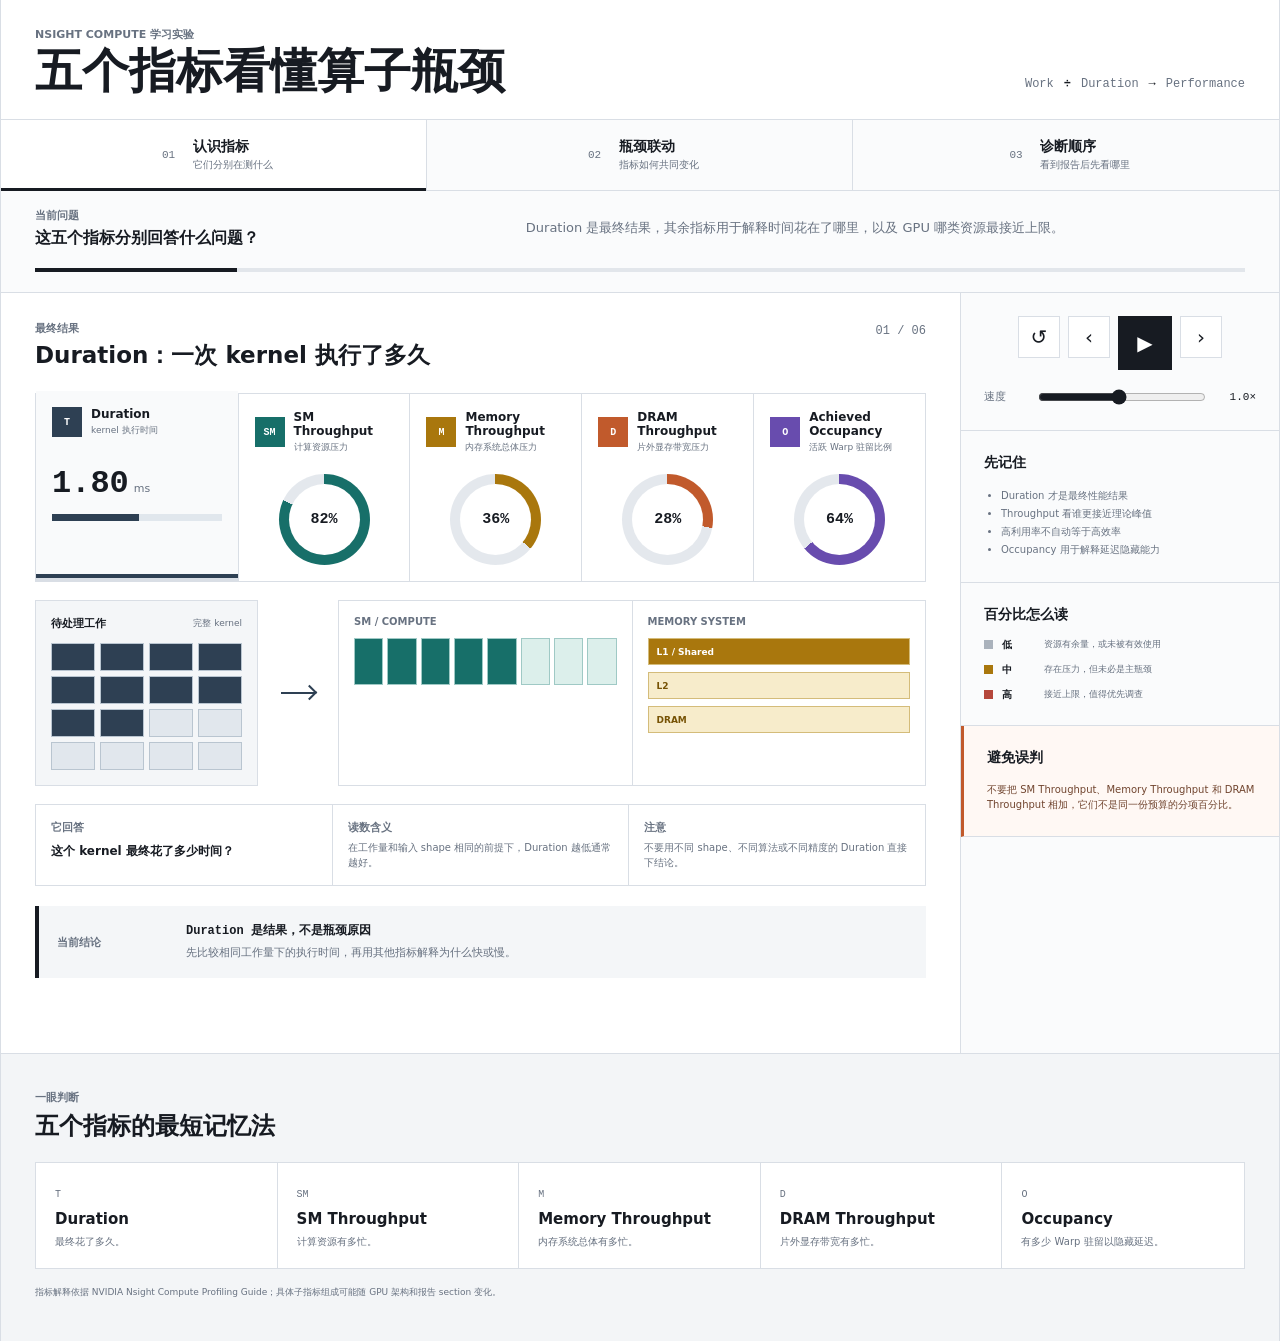
==== ai_operator_4090_path/docs/ncu_metrics_animation/index.html @ 4a0fe3e8 "add gemm function" ====
<!doctype html>
<html lang="zh-CN">
<head>
  <meta charset="utf-8">
  <meta name="viewport" content="width=device-width, initial-scale=1">
  <title>NCU 指标动画：从数据到算子瓶颈</title>
  <link rel="stylesheet" href="./styles.css">
</head>
<body>
  <main class="app-shell">
    <header class="topbar">
      <div>
        <p class="eyebrow">Nsight Compute 学习实验</p>
        <h1>五个指标看懂算子瓶颈</h1>
      </div>
      <div class="header-formula" aria-label="性能判断主线">
        <span>Work</span>
        <b>÷</b>
        <span>Duration</span>
        <b>→</b>
        <span>Performance</span>
      </div>
    </header>

    <nav class="chapter-tabs" aria-label="NCU 指标学习章节">
      <button class="chapter-tab is-active" data-chapter="metrics" type="button">
        <span>01</span>
        <strong>认识指标</strong>
        <small>它们分别在测什么</small>
      </button>
      <button class="chapter-tab" data-chapter="scenarios" type="button">
        <span>02</span>
        <strong>瓶颈联动</strong>
        <small>指标如何共同变化</small>
      </button>
      <button class="chapter-tab" data-chapter="workflow" type="button">
        <span>03</span>
        <strong>诊断顺序</strong>
        <small>看到报告后先看哪里</small>
      </button>
    </nav>

    <section class="lesson-strip">
      <div>
        <span class="section-label">当前问题</span>
        <strong id="chapter-question">这五个指标分别回答什么问题？</strong>
      </div>
      <p id="chapter-summary">Duration 是最终结果，其余指标用于解释时间花在了哪里，以及 GPU 哪类资源最接近上限。</p>
      <div class="progress-track" aria-label="动画进度">
        <span id="progress-bar"></span>
      </div>
    </section>

    <section class="workspace">
      <div class="visual-stage">
        <div class="stage-heading">
          <div>
            <span class="section-label" id="phase-label">最终结果</span>
            <h2 id="phase-title">Duration：一次 kernel 执行了多久</h2>
          </div>
          <span class="step-count" id="step-count">01 / 06</span>
        </div>

        <section class="chapter-view is-active" id="metrics-view" aria-label="五个指标解释">
          <div class="metric-dashboard">
            <article class="duration-card metric-card is-focus" data-metric="duration">
              <header>
                <span class="metric-icon">T</span>
                <div>
                  <strong>Duration</strong>
                  <small>kernel 执行时间</small>
                </div>
              </header>
              <div class="duration-value">
                <b id="duration-value">1.80</b>
                <span>ms</span>
              </div>
              <div class="timeline">
                <span id="duration-bar"></span>
              </div>
            </article>

            <article class="metric-card gauge-card" data-metric="sm">
              <header>
                <span class="metric-icon metric-sm">SM</span>
                <div>
                  <strong>SM Throughput</strong>
                  <small>计算资源压力</small>
                </div>
              </header>
              <div class="gauge" data-gauge="sm">
                <span class="gauge-fill"></span>
                <b id="sm-value">82%</b>
              </div>
            </article>

            <article class="metric-card gauge-card" data-metric="memory">
              <header>
                <span class="metric-icon metric-memory">M</span>
                <div>
                  <strong>Memory Throughput</strong>
                  <small>内存系统总体压力</small>
                </div>
              </header>
              <div class="gauge" data-gauge="memory">
                <span class="gauge-fill"></span>
                <b id="memory-value">36%</b>
              </div>
            </article>

            <article class="metric-card gauge-card" data-metric="dram">
              <header>
                <span class="metric-icon metric-dram">D</span>
                <div>
                  <strong>DRAM Throughput</strong>
                  <small>片外显存带宽压力</small>
                </div>
              </header>
              <div class="gauge" data-gauge="dram">
                <span class="gauge-fill"></span>
                <b id="dram-value">28%</b>
              </div>
            </article>

            <article class="metric-card gauge-card" data-metric="occupancy">
              <header>
                <span class="metric-icon metric-occupancy">O</span>
                <div>
                  <strong>Achieved Occupancy</strong>
                  <small>活跃 Warp 驻留比例</small>
                </div>
              </header>
              <div class="gauge" data-gauge="occupancy">
                <span class="gauge-fill"></span>
                <b id="occupancy-value">64%</b>
              </div>
            </article>
          </div>

          <div class="gpu-story">
            <article class="work-queue">
              <header>
                <span>待处理工作</span>
                <small id="work-label">计算任务</small>
              </header>
              <div class="work-items" id="work-items"></div>
            </article>

            <div class="story-arrow" id="story-arrow"><span></span></div>

            <article class="gpu-units">
              <div class="compute-unit">
                <header>SM / Compute</header>
                <div class="unit-lanes" id="compute-lanes"></div>
              </div>
              <div class="memory-unit">
                <header>Memory System</header>
                <div class="memory-pipe">
                  <span>L1 / Shared</span>
                  <span>L2</span>
                  <span>DRAM</span>
                </div>
              </div>
            </article>
          </div>

          <div class="metric-definition">
            <div>
              <span class="section-label">它回答</span>
              <strong id="metric-question">这个 kernel 最终花了多少时间？</strong>
            </div>
            <div>
              <span class="section-label">读数含义</span>
              <p id="metric-meaning">在工作量和输入 shape 相同的前提下，Duration 越低通常越好。</p>
            </div>
            <div>
              <span class="section-label">注意</span>
              <p id="metric-warning">不要用不同 shape、不同算法或不同精度的 Duration 直接下结论。</p>
            </div>
          </div>
        </section>

        <section class="chapter-view" id="scenarios-view" aria-label="瓶颈场景动画">
          <div class="scenario-tabs" role="group" aria-label="典型 kernel 场景">
            <button class="scenario-button is-active" data-scenario="compute" type="button">Compute-bound</button>
            <button class="scenario-button" data-scenario="dram" type="button">DRAM-bound</button>
            <button class="scenario-button" data-scenario="latency" type="button">低 Occupancy</button>
            <button class="scenario-button" data-scenario="optimized" type="button">优化后</button>
          </div>

          <div class="scenario-layout">
            <article class="resource-race">
              <header class="panel-heading">
                <div>
                  <span>Kernel 执行过程</span>
                  <strong id="scenario-title">计算流水线接近饱和</strong>
                </div>
                <small id="scenario-tag">Compute-bound</small>
              </header>
              <div class="race-track">
                <div class="race-row">
                  <span>Compute</span>
                  <div class="race-lane"><i id="compute-runner"></i></div>
                  <b id="scenario-sm">92%</b>
                </div>
                <div class="race-row">
                  <span>Memory</span>
                  <div class="race-lane"><i id="memory-runner"></i></div>
                  <b id="scenario-memory">43%</b>
                </div>
                <div class="race-row">
                  <span>DRAM</span>
                  <div class="race-lane"><i id="dram-runner"></i></div>
                  <b id="scenario-dram">31%</b>
                </div>
              </div>

              <div class="warp-reservoir">
                <div class="reservoir-title">
                  <span>SM 上的活跃 Warp</span>
                  <b id="scenario-occupancy">68%</b>
                </div>
                <div class="warp-grid" id="scenario-warps"></div>
              </div>

              <div class="duration-result">
                <span>最终 Duration</span>
                <strong><b id="scenario-duration">2.40</b> ms</strong>
              </div>
            </article>

            <article class="diagnosis-panel">
              <span class="section-label">诊断</span>
              <h3 id="diagnosis-title">主要受计算资源限制</h3>
              <p id="diagnosis-detail">SM Throughput 明显最高，Memory 和 DRAM 尚有余量。继续减少显存读取可能帮助有限。</p>
              <div class="bottleneck-chain">
                <span id="chain-cause">计算指令多</span>
                <b>→</b>
                <span id="chain-pressure">SM 接近峰值</span>
                <b>→</b>
                <span id="chain-result">Duration 受计算吞吐约束</span>
              </div>
              <div class="action-list">
                <span class="section-label">优先尝试</span>
                <ul id="scenario-actions">
                  <li>使用 Tensor Core / 更合适的数据类型</li>
                  <li>减少重复计算和低效指令</li>
                  <li>检查指令流水线与依赖</li>
                </ul>
              </div>
            </article>
          </div>

          <div class="relationship-note">
            <strong>关键关系：</strong>
            <span id="relationship-text">高 SM Throughput + 较低 Memory/DRAM，通常说明算术资源比内存带宽更接近上限。</span>
          </div>
        </section>

        <section class="chapter-view" id="workflow-view" aria-label="NCU 指标诊断流程">
          <div class="workflow-map">
            <article class="workflow-step is-active" data-workflow-step="0">
              <span>1</span>
              <div>
                <strong>先看 Duration</strong>
                <small>优化是否真的变快？</small>
              </div>
            </article>
            <div class="workflow-arrow">→</div>
            <article class="workflow-step" data-workflow-step="1">
              <span>2</span>
              <div>
                <strong>比较 SM 与 Memory</strong>
                <small>哪类资源更接近峰值？</small>
              </div>
            </article>
            <div class="workflow-arrow">→</div>
            <article class="workflow-step" data-workflow-step="2">
              <span>3</span>
              <div>
                <strong>拆开看 DRAM</strong>
                <small>压力是否来自片外显存？</small>
              </div>
            </article>
            <div class="workflow-arrow">→</div>
            <article class="workflow-step" data-workflow-step="3">
              <span>4</span>
              <div>
                <strong>用 Occupancy 解释低吞吐</strong>
                <small>是否缺少 Warp 隐藏延迟？</small>
              </div>
            </article>
          </div>

          <div class="workflow-detail">
            <article class="question-card">
              <span class="section-label">现在问自己</span>
              <h3 id="workflow-question">相同输入下，新版本的 Duration 是否下降？</h3>
              <p id="workflow-explanation">其他指标都是解释变量。若 Duration 没下降，就不能只凭某个百分比更高宣称优化成功。</p>
            </article>

            <article class="decision-card">
              <header>
                <span>判断示例</span>
                <strong id="workflow-decision">1.80 ms → 1.25 ms：优化有效</strong>
              </header>
              <div class="before-after">
                <div>
                  <small>Before</small>
                  <b id="before-value">1.80 ms</b>
                </div>
                <span>→</span>
                <div>
                  <small>After</small>
                  <b id="after-value">1.25 ms</b>
                </div>
              </div>
            </article>
          </div>

          <div class="interpretation-grid">
            <article>
              <strong>SM 高</strong>
              <p>优先检查计算指令、Tensor Core、流水线和依赖。</p>
            </article>
            <article>
              <strong>Memory / DRAM 高</strong>
              <p>优先检查数据复用、合并访问、缓存和传输字节数。</p>
            </article>
            <article>
              <strong>所有 Throughput 都低</strong>
              <p>检查并行度、Occupancy、Warp Stall、工作量是否太小。</p>
            </article>
            <article>
              <strong>Occupancy 高但仍慢</strong>
              <p>不要继续追 Occupancy，真正瓶颈可能是计算或带宽。</p>
            </article>
          </div>
        </section>

        <div class="explanation-panel">
          <span class="section-label">当前结论</span>
          <code id="concept-code">Duration 是结果，不是瓶颈原因</code>
          <p id="phase-detail">先比较相同工作量下的执行时间，再用其他指标解释为什么快或慢。</p>
        </div>
      </div>

      <aside class="inspector">
        <section class="control-panel">
          <div class="control-row">
            <button class="icon-button" id="reset-button" type="button" title="重置" aria-label="重置">↺</button>
            <button class="icon-button" id="prev-button" type="button" title="上一步" aria-label="上一步">‹</button>
            <button class="play-button" id="play-button" type="button" title="播放" aria-label="播放">
              <span id="play-icon">▶</span>
            </button>
            <button class="icon-button" id="next-button" type="button" title="下一步" aria-label="下一步">›</button>
          </div>
          <label class="speed-control">
            <span>速度</span>
            <input id="speed-input" type="range" min="350" max="1800" value="1050" step="50">
            <output id="speed-output">1.0×</output>
          </label>
        </section>

        <section class="rule-panel">
          <h2>先记住</h2>
          <ul id="rule-list">
            <li>Duration 才是最终性能结果</li>
            <li>Throughput 看谁更接近理论峰值</li>
            <li>高利用率不自动等于高效率</li>
            <li>Occupancy 用于解释延迟隐藏能力</li>
          </ul>
        </section>

        <section class="meter-legend">
          <h2>百分比怎么读</h2>
          <div>
            <span class="legend-low"></span>
            <strong>低</strong>
            <small>资源有余量，或未被有效使用</small>
          </div>
          <div>
            <span class="legend-mid"></span>
            <strong>中</strong>
            <small>存在压力，但未必是主瓶颈</small>
          </div>
          <div>
            <span class="legend-high"></span>
            <strong>高</strong>
            <small>接近上限，值得优先调查</small>
          </div>
        </section>

        <section class="warning-panel">
          <h2>避免误判</h2>
          <p id="common-mistake">不要把 SM Throughput、Memory Throughput 和 DRAM Throughput 相加，它们不是同一份预算的分项百分比。</p>
        </section>
      </aside>
    </section>

    <section class="cheatsheet">
      <header>
        <span class="section-label">一眼判断</span>
        <h2>五个指标的最短记忆法</h2>
      </header>
      <div class="cheatsheet-grid">
        <article data-jump-chapter="metrics">
          <span>T</span>
          <h3>Duration</h3>
          <p>最终花了多久。</p>
        </article>
        <article data-jump-chapter="scenarios">
          <span>SM</span>
          <h3>SM Throughput</h3>
          <p>计算资源有多忙。</p>
        </article>
        <article data-jump-chapter="scenarios">
          <span>M</span>
          <h3>Memory Throughput</h3>
          <p>内存系统总体有多忙。</p>
        </article>
        <article data-jump-chapter="scenarios">
          <span>D</span>
          <h3>DRAM Throughput</h3>
          <p>片外显存带宽有多忙。</p>
        </article>
        <article data-jump-chapter="workflow">
          <span>O</span>
          <h3>Occupancy</h3>
          <p>有多少 Warp 驻留以隐藏延迟。</p>
        </article>
      </div>
      <p class="source-note">
        指标解释依据 NVIDIA Nsight Compute Profiling Guide；具体子指标组成可能随 GPU 架构和报告 section 变化。
      </p>
    </section>
  </main>

  <script src="./app.js"></script>
</body>
</html>
---- ai_operator_4090_path/docs/ncu_metrics_animation/styles.css ----
:root {
  color-scheme: light;
  --ink: #171b22;
  --muted: #687281;
  --line: #d9dee5;
  --surface: #ffffff;
  --surface-soft: #f4f6f8;
  --duration: #2e4053;
  --duration-soft: #e1e7ed;
  --sm: #176f69;
  --sm-soft: #dcefeb;
  --memory: #a9770d;
  --memory-soft: #f7eccb;
  --dram: #c15a2c;
  --dram-soft: #f8e2d7;
  --occupancy: #684cae;
  --occupancy-soft: #e9e3f7;
  --good: #2d7b55;
  --bad: #b5473b;
  font-family: Inter, ui-sans-serif, system-ui, -apple-system, BlinkMacSystemFont, "Segoe UI", sans-serif;
}

* {
  box-sizing: border-box;
}

body {
  margin: 0;
  background: #edf0f3;
  color: var(--ink);
}

button,
input {
  font: inherit;
}

button {
  color: inherit;
}

code {
  font-family: "SFMono-Regular", Consolas, monospace;
}

.app-shell {
  width: min(1500px, 100%);
  min-height: 100vh;
  margin: 0 auto;
  border-inline: 1px solid var(--line);
  background: var(--surface);
}

.topbar {
  display: flex;
  align-items: flex-end;
  justify-content: space-between;
  gap: 30px;
  padding: 27px 34px 23px;
  border-bottom: 1px solid var(--line);
}

.eyebrow,
.section-label {
  display: block;
  margin: 0 0 5px;
  color: var(--muted);
  font-size: 11px;
  font-weight: 800;
  letter-spacing: 0;
  text-transform: uppercase;
}

h1,
h2,
h3,
p {
  margin-top: 0;
}

h1 {
  margin-bottom: 0;
  font-size: clamp(29px, 4vw, 47px);
  line-height: 1.04;
  letter-spacing: 0;
}

.header-formula {
  display: flex;
  align-items: center;
  gap: 10px;
  padding-bottom: 5px;
  color: var(--muted);
  font-family: "SFMono-Regular", Consolas, monospace;
  font-size: 12px;
}

.header-formula b {
  color: var(--ink);
}

.chapter-tabs {
  display: grid;
  grid-template-columns: repeat(3, 1fr);
  border-bottom: 1px solid var(--line);
}

.chapter-tab {
  position: relative;
  display: grid;
  grid-template-columns: 28px auto;
  gap: 2px 10px;
  align-content: center;
  justify-content: center;
  min-height: 70px;
  border: 0;
  border-right: 1px solid var(--line);
  background: #fafbfc;
  cursor: pointer;
}

.chapter-tab:last-child {
  border-right: 0;
}

.chapter-tab::after {
  position: absolute;
  right: 0;
  bottom: -1px;
  left: 0;
  height: 3px;
  background: var(--ink);
  content: "";
  opacity: 0;
  transform: scaleX(0.2);
  transition: opacity 180ms ease, transform 180ms ease;
}

.chapter-tab.is-active {
  background: var(--surface);
}

.chapter-tab.is-active::after {
  opacity: 1;
  transform: scaleX(1);
}

.chapter-tab > span {
  grid-row: 1 / 3;
  align-self: center;
  color: var(--muted);
  font-family: "SFMono-Regular", Consolas, monospace;
  font-size: 11px;
}

.chapter-tab strong {
  font-size: 14px;
  text-align: left;
}

.chapter-tab small {
  color: var(--muted);
  font-size: 10px;
  text-align: left;
}

.lesson-strip {
  display: grid;
  grid-template-columns: minmax(260px, 0.85fr) minmax(350px, 1.35fr);
  gap: 19px 38px;
  align-items: center;
  padding: 17px 34px 20px;
  border-bottom: 1px solid var(--line);
  background: #fafbfc;
}

.lesson-strip strong {
  font-size: 16px;
}

.lesson-strip p {
  margin-bottom: 0;
  color: var(--muted);
  font-size: 13px;
  line-height: 1.55;
}

.progress-track {
  grid-column: 1 / -1;
  height: 4px;
  overflow: hidden;
  background: #e2e6eb;
}

.progress-track span {
  display: block;
  width: 16%;
  height: 100%;
  background: var(--ink);
  transition: width 220ms ease;
}

.workspace {
  display: grid;
  grid-template-columns: minmax(0, 1fr) 318px;
  min-height: 760px;
}

.visual-stage {
  min-width: 0;
  padding: 28px 34px 34px;
  border-right: 1px solid var(--line);
}

.stage-heading {
  display: flex;
  align-items: flex-start;
  justify-content: space-between;
  gap: 24px;
  margin-bottom: 23px;
}

.stage-heading h2 {
  margin-bottom: 0;
  font-size: 23px;
  line-height: 1.28;
}

.step-count {
  flex: 0 0 auto;
  padding-top: 3px;
  color: var(--muted);
  font-family: "SFMono-Regular", Consolas, monospace;
  font-size: 12px;
}

.chapter-view {
  display: none;
}

.chapter-view.is-active {
  display: block;
}

.metric-dashboard {
  display: grid;
  grid-template-columns: 1.18fr repeat(4, 1fr);
  border: 1px solid var(--line);
  background: var(--line);
  gap: 1px;
}

.metric-card {
  min-width: 0;
  min-height: 160px;
  padding: 16px;
  background: var(--surface);
  transition: background 180ms ease, box-shadow 180ms ease, transform 180ms ease;
}

.metric-card.is-focus {
  position: relative;
  z-index: 1;
  background: #f9fafb;
  box-shadow: inset 0 -4px 0 var(--duration);
  transform: translateY(-3px);
}

.metric-card[data-metric="sm"].is-focus {
  background: var(--sm-soft);
  box-shadow: inset 0 -4px 0 var(--sm);
}

.metric-card[data-metric="memory"].is-focus {
  background: var(--memory-soft);
  box-shadow: inset 0 -4px 0 var(--memory);
}

.metric-card[data-metric="dram"].is-focus {
  background: var(--dram-soft);
  box-shadow: inset 0 -4px 0 var(--dram);
}

.metric-card[data-metric="occupancy"].is-focus {
  background: var(--occupancy-soft);
  box-shadow: inset 0 -4px 0 var(--occupancy);
}

.metric-card header {
  display: flex;
  align-items: center;
  gap: 9px;
}

.metric-card header strong,
.metric-card header small {
  display: block;
}

.metric-card header strong {
  font-size: 12px;
}

.metric-card header small {
  margin-top: 3px;
  color: var(--muted);
  font-size: 9px;
}

.metric-icon {
  display: grid;
  width: 30px;
  height: 30px;
  flex: 0 0 auto;
  place-items: center;
  background: var(--duration);
  color: #fff;
  font-family: "SFMono-Regular", Consolas, monospace;
  font-size: 10px;
  font-weight: 800;
}

.metric-sm { background: var(--sm); }
.metric-memory { background: var(--memory); }
.metric-dram { background: var(--dram); }
.metric-occupancy { background: var(--occupancy); }

.duration-value {
  display: flex;
  align-items: baseline;
  gap: 5px;
  margin: 28px 0 12px;
}

.duration-value b {
  font-family: "SFMono-Regular", Consolas, monospace;
  font-size: 32px;
}

.duration-value span {
  color: var(--muted);
  font-size: 11px;
}

.timeline {
  height: 7px;
  background: var(--duration-soft);
}

.timeline span {
  display: block;
  width: 72%;
  height: 100%;
  background: var(--duration);
  transition: width 360ms ease;
}

.gauge {
  --value: 50%;
  position: relative;
  width: 91px;
  height: 91px;
  margin: 20px auto 0;
  border-radius: 50%;
  background: conic-gradient(var(--duration) var(--value), #e4e8ed 0);
  transition: background 360ms ease;
}

.gauge::after {
  position: absolute;
  inset: 10px;
  border-radius: 50%;
  background: var(--surface);
  content: "";
}

.metric-card.is-focus .gauge::after {
  background: inherit;
}

.gauge b {
  position: absolute;
  z-index: 1;
  inset: 0;
  display: grid;
  place-items: center;
  font-family: "SFMono-Regular", Consolas, monospace;
  font-size: 15px;
}

[data-gauge="sm"] { background: conic-gradient(var(--sm) var(--value), #e4e8ed 0); }
[data-gauge="memory"] { background: conic-gradient(var(--memory) var(--value), #e4e8ed 0); }
[data-gauge="dram"] { background: conic-gradient(var(--dram) var(--value), #e4e8ed 0); }
[data-gauge="occupancy"] { background: conic-gradient(var(--occupancy) var(--value), #e4e8ed 0); }

.gpu-story {
  display: grid;
  grid-template-columns: minmax(190px, 0.55fr) 48px minmax(390px, 1.45fr);
  gap: 16px;
  align-items: stretch;
  margin-top: 18px;
}

.work-queue,
.gpu-units,
.metric-definition,
.resource-race,
.diagnosis-panel,
.workflow-step,
.question-card,
.decision-card,
.interpretation-grid article {
  border: 1px solid var(--line);
  background: var(--surface);
}

.work-queue {
  padding: 15px;
  background: var(--surface-soft);
}

.work-queue header {
  display: flex;
  align-items: center;
  justify-content: space-between;
  gap: 10px;
  margin-bottom: 12px;
}

.work-queue header span {
  font-size: 11px;
  font-weight: 800;
}

.work-queue header small {
  color: var(--muted);
  font-size: 9px;
}

.work-items {
  display: grid;
  grid-template-columns: repeat(4, 1fr);
  gap: 5px;
}

.work-item {
  height: 28px;
  border: 1px solid #b9c5d0;
  background: var(--duration-soft);
}

.work-item.is-active {
  background: var(--duration);
  animation: workPulse 650ms ease-in-out infinite alternate;
}

@keyframes workPulse {
  from { opacity: 0.4; transform: translateY(0); }
  to { opacity: 1; transform: translateY(-2px); }
}

.story-arrow {
  display: grid;
  place-items: center;
  opacity: 0.35;
}

.story-arrow span {
  position: relative;
  width: 34px;
  height: 2px;
  background: var(--duration);
}

.story-arrow span::after {
  position: absolute;
  top: -5px;
  right: 0;
  width: 9px;
  height: 9px;
  border-top: 2px solid var(--duration);
  border-right: 2px solid var(--duration);
  content: "";
  transform: rotate(45deg);
}

.story-arrow.is-active {
  opacity: 1;
}

.story-arrow.is-active span {
  animation: arrowPulse 650ms ease-in-out infinite alternate;
}

@keyframes arrowPulse {
  from { transform: translateX(-4px); }
  to { transform: translateX(4px); }
}

.gpu-units {
  display: grid;
  grid-template-columns: 1fr 1fr;
  gap: 1px;
  background: var(--line);
}

.compute-unit,
.memory-unit {
  min-width: 0;
  padding: 15px;
  background: var(--surface);
}

.compute-unit header,
.memory-unit header {
  margin-bottom: 11px;
  color: var(--muted);
  font-size: 10px;
  font-weight: 800;
  text-transform: uppercase;
}

.unit-lanes {
  display: grid;
  grid-template-columns: repeat(8, 1fr);
  gap: 4px;
}

.unit-lane {
  height: 47px;
  border: 1px solid #9fc9c5;
  background: var(--sm-soft);
}

.unit-lane.is-busy {
  background: var(--sm);
  animation: laneBusy 650ms ease-in-out infinite alternate;
}

@keyframes laneBusy {
  from { opacity: 0.45; }
  to { opacity: 1; }
}

.memory-pipe {
  display: grid;
  gap: 7px;
}

.memory-pipe span {
  display: grid;
  min-height: 27px;
  padding-inline: 8px;
  align-items: center;
  border: 1px solid #d4bc7a;
  background: var(--memory-soft);
  color: #775305;
  font-size: 9px;
  font-weight: 800;
}

.memory-pipe span.is-busy {
  background: var(--memory);
  color: #fff;
  animation: pipeBusy 650ms ease-in-out infinite alternate;
}

.memory-pipe span.is-dram-busy {
  border-color: var(--dram);
  background: var(--dram);
  color: #fff;
  animation: pipeBusy 650ms ease-in-out infinite alternate;
}

@keyframes pipeBusy {
  from { transform: scaleX(0.72); transform-origin: left; }
  to { transform: scaleX(1); transform-origin: left; }
}

.metric-definition {
  display: grid;
  grid-template-columns: repeat(3, 1fr);
  gap: 1px;
  margin-top: 18px;
  background: var(--line);
}

.metric-definition > div {
  padding: 15px;
  background: var(--surface);
}

.metric-definition strong {
  font-size: 12px;
  line-height: 1.4;
}

.metric-definition p {
  margin-bottom: 0;
  color: var(--muted);
  font-size: 10px;
  line-height: 1.5;
}

.scenario-tabs {
  display: grid;
  grid-template-columns: repeat(4, 1fr);
  margin-bottom: 17px;
  border: 1px solid var(--line);
}

.scenario-button {
  min-height: 43px;
  border: 0;
  border-right: 1px solid var(--line);
  background: #fafbfc;
  cursor: pointer;
  font-size: 11px;
  font-weight: 800;
}

.scenario-button:last-child {
  border-right: 0;
}

.scenario-button.is-active {
  background: var(--ink);
  color: #fff;
}

.scenario-layout {
  display: grid;
  grid-template-columns: minmax(430px, 1.3fr) minmax(260px, 0.7fr);
  gap: 18px;
}

.resource-race,
.diagnosis-panel {
  padding: 17px;
}

.panel-heading {
  display: flex;
  align-items: flex-start;
  justify-content: space-between;
  gap: 15px;
  margin-bottom: 16px;
}

.panel-heading span,
.panel-heading strong {
  display: block;
}

.panel-heading span {
  margin-bottom: 3px;
  color: var(--muted);
  font-size: 9px;
  text-transform: uppercase;
}

.panel-heading strong {
  font-size: 14px;
}

.panel-heading small {
  padding: 4px 7px;
  background: var(--duration-soft);
  color: var(--duration);
  font-family: "SFMono-Regular", Consolas, monospace;
  font-size: 9px;
  font-weight: 800;
}

.race-track {
  display: grid;
  gap: 11px;
}

.race-row {
  display: grid;
  grid-template-columns: 66px minmax(0, 1fr) 42px;
  gap: 10px;
  align-items: center;
}

.race-row > span {
  color: var(--muted);
  font-size: 10px;
}

.race-row > b {
  font-family: "SFMono-Regular", Consolas, monospace;
  font-size: 11px;
  text-align: right;
}

.race-lane {
  height: 12px;
  overflow: hidden;
  background: #e8ebef;
}

.race-lane i {
  display: block;
  width: 50%;
  height: 100%;
  background: var(--duration);
  transition: width 420ms ease;
}

.race-row:nth-child(1) i { background: var(--sm); }
.race-row:nth-child(2) i { background: var(--memory); }
.race-row:nth-child(3) i { background: var(--dram); }

.warp-reservoir {
  margin-top: 18px;
  padding: 13px;
  border: 1px solid var(--line);
  background: var(--surface-soft);
}

.reservoir-title {
  display: flex;
  align-items: center;
  justify-content: space-between;
  gap: 12px;
  margin-bottom: 10px;
}

.reservoir-title span {
  color: var(--muted);
  font-size: 10px;
}

.reservoir-title b {
  color: var(--occupancy);
  font-family: "SFMono-Regular", Consolas, monospace;
  font-size: 12px;
}

.warp-grid {
  display: grid;
  grid-template-columns: repeat(16, 1fr);
  gap: 3px;
}

.warp-cell {
  height: 20px;
  border: 1px solid #d0c6e8;
  background: #f0ecf8;
}

.warp-cell.is-active {
  border-color: var(--occupancy);
  background: var(--occupancy);
}

.duration-result {
  display: flex;
  align-items: center;
  justify-content: space-between;
  gap: 16px;
  margin-top: 15px;
  padding-top: 13px;
  border-top: 2px solid var(--ink);
}

.duration-result span {
  color: var(--muted);
  font-size: 10px;
}

.duration-result strong {
  font-family: "SFMono-Regular", Consolas, monospace;
  font-size: 20px;
}

.diagnosis-panel {
  background: var(--surface-soft);
}

.diagnosis-panel h3 {
  margin: 12px 0 9px;
  font-size: 18px;
}

.diagnosis-panel > p {
  color: var(--muted);
  font-size: 11px;
  line-height: 1.55;
}

.bottleneck-chain {
  display: grid;
  gap: 7px;
  margin: 17px 0;
}

.bottleneck-chain span {
  padding: 8px 10px;
  border: 1px solid var(--line);
  background: var(--surface);
  font-size: 10px;
  font-weight: 800;
}

.bottleneck-chain b {
  color: var(--muted);
  font-size: 12px;
  text-align: center;
}

.action-list ul {
  margin: 10px 0 0;
  padding-left: 17px;
  color: var(--muted);
  font-size: 10px;
  line-height: 1.7;
}

.relationship-note {
  margin-top: 17px;
  padding: 14px 16px;
  border-left: 4px solid var(--duration);
  background: var(--surface-soft);
  color: var(--muted);
  font-size: 11px;
  line-height: 1.55;
}

.relationship-note strong {
  color: var(--ink);
}

.workflow-map {
  display: grid;
  grid-template-columns: 1fr 28px 1fr 28px 1fr 28px 1fr;
  align-items: stretch;
}

.workflow-step {
  display: flex;
  align-items: center;
  gap: 10px;
  min-width: 0;
  padding: 13px;
  background: #fafbfc;
}

.workflow-step > span {
  display: grid;
  width: 27px;
  height: 27px;
  flex: 0 0 auto;
  place-items: center;
  border: 1px solid var(--line);
  background: var(--surface);
  font-family: "SFMono-Regular", Consolas, monospace;
  font-size: 10px;
  font-weight: 800;
}

.workflow-step strong,
.workflow-step small {
  display: block;
}

.workflow-step strong {
  font-size: 11px;
}

.workflow-step small {
  margin-top: 4px;
  color: var(--muted);
  font-size: 8px;
  line-height: 1.35;
}

.workflow-step.is-active {
  border-color: var(--duration);
  background: var(--duration);
  color: #fff;
}

.workflow-step.is-active small {
  color: rgba(255,255,255,0.72);
}

.workflow-step.is-active > span {
  border-color: rgba(255,255,255,0.35);
  background: rgba(255,255,255,0.13);
}

.workflow-step.is-complete {
  border-color: #84b69c;
  background: #e3f0e8;
}

.workflow-arrow {
  display: grid;
  place-items: center;
  color: var(--muted);
}

.workflow-detail {
  display: grid;
  grid-template-columns: 1.2fr 0.8fr;
  gap: 18px;
  margin-top: 18px;
}

.question-card,
.decision-card {
  padding: 18px;
}

.question-card h3 {
  margin: 11px 0 9px;
  font-size: 19px;
}

.question-card p {
  margin-bottom: 0;
  color: var(--muted);
  font-size: 11px;
  line-height: 1.55;
}

.decision-card {
  background: var(--surface-soft);
}

.decision-card header span,
.decision-card header strong {
  display: block;
}

.decision-card header span {
  margin-bottom: 4px;
  color: var(--muted);
  font-size: 9px;
  text-transform: uppercase;
}

.decision-card header strong {
  font-size: 13px;
}

.before-after {
  display: grid;
  grid-template-columns: 1fr auto 1fr;
  gap: 12px;
  align-items: center;
  margin-top: 22px;
}

.before-after > div {
  padding: 13px;
  border: 1px solid var(--line);
  background: var(--surface);
}

.before-after small,
.before-after b {
  display: block;
}

.before-after small {
  margin-bottom: 5px;
  color: var(--muted);
  font-size: 8px;
  text-transform: uppercase;
}

.before-after b {
  font-family: "SFMono-Regular", Consolas, monospace;
  font-size: 16px;
}

.interpretation-grid {
  display: grid;
  grid-template-columns: repeat(4, 1fr);
  gap: 1px;
  margin-top: 18px;
  background: var(--line);
}

.interpretation-grid article {
  padding: 14px;
}

.interpretation-grid strong {
  font-size: 11px;
}

.interpretation-grid p {
  margin: 8px 0 0;
  color: var(--muted);
  font-size: 9px;
  line-height: 1.5;
}

.explanation-panel {
  display: grid;
  grid-template-columns: 112px minmax(0, 1fr);
  gap: 6px 17px;
  align-items: center;
  margin-top: 20px;
  padding: 16px 18px;
  border-left: 4px solid var(--ink);
  background: var(--surface-soft);
}

.explanation-panel .section-label {
  grid-row: 1 / 3;
  margin-bottom: 0;
}

.explanation-panel code {
  overflow-wrap: anywhere;
  font-size: 12px;
  font-weight: 800;
}

.explanation-panel p {
  margin-bottom: 0;
  color: var(--muted);
  font-size: 11px;
  line-height: 1.5;
}

.inspector {
  background: #fafbfc;
}

.control-panel,
.rule-panel,
.meter-legend,
.warning-panel {
  padding: 23px;
  border-bottom: 1px solid var(--line);
}

.control-row {
  display: grid;
  grid-template-columns: 42px 42px 54px 42px;
  gap: 8px;
  justify-content: center;
}

.icon-button,
.play-button {
  display: grid;
  aspect-ratio: 1;
  place-items: center;
  border: 1px solid var(--line);
  background: var(--surface);
  cursor: pointer;
  font-size: 20px;
  transition: transform 160ms ease;
}

.play-button {
  border-color: var(--ink);
  background: var(--ink);
  color: #fff;
}

.icon-button:hover,
.play-button:hover {
  transform: translateY(-1px);
}

.icon-button:focus-visible,
.play-button:focus-visible,
.chapter-tab:focus-visible,
.scenario-button:focus-visible {
  outline: 3px solid rgba(46, 64, 83, 0.22);
  outline-offset: 2px;
}

.speed-control {
  display: grid;
  grid-template-columns: 42px 1fr 42px;
  gap: 10px;
  align-items: center;
  margin-top: 17px;
  color: var(--muted);
  font-size: 11px;
}

.speed-control input {
  width: 100%;
  accent-color: var(--ink);
}

.speed-control output {
  color: var(--ink);
  font-family: "SFMono-Regular", Consolas, monospace;
  text-align: right;
}

.rule-panel h2,
.meter-legend h2,
.warning-panel h2 {
  margin-bottom: 15px;
  font-size: 14px;
}

.rule-panel ul {
  margin: 0;
  padding-left: 17px;
  color: var(--muted);
  font-size: 10px;
  line-height: 1.8;
}

.meter-legend {
  display: grid;
  gap: 11px;
}

.meter-legend h2 {
  margin-bottom: 3px;
}

.meter-legend > div {
  display: grid;
  grid-template-columns: 10px 34px 1fr;
  gap: 8px;
  align-items: center;
}

.meter-legend > div > span {
  width: 9px;
  height: 9px;
}

.legend-low { background: #aab2bc; }
.legend-mid { background: var(--memory); }
.legend-high { background: var(--bad); }

.meter-legend strong {
  font-size: 10px;
}

.meter-legend small {
  color: var(--muted);
  font-size: 9px;
}

.warning-panel {
  border-left: 3px solid var(--dram);
  background: #fff8f4;
}

.warning-panel p {
  margin-bottom: 0;
  color: #71452f;
  font-size: 10px;
  line-height: 1.55;
}

.cheatsheet {
  padding: 36px 34px 42px;
  border-top: 1px solid var(--line);
  background: #f3f5f7;
}

.cheatsheet header {
  margin-bottom: 20px;
}

.cheatsheet h2 {
  margin-bottom: 0;
  font-size: 24px;
}

.cheatsheet-grid {
  display: grid;
  grid-template-columns: repeat(5, 1fr);
  border: 1px solid var(--line);
  background: var(--surface);
}

.cheatsheet-grid article {
  min-width: 0;
  padding: 19px;
  border-right: 1px solid var(--line);
  cursor: pointer;
}

.cheatsheet-grid article:last-child {
  border-right: 0;
}

.cheatsheet-grid article:hover {
  background: #fafbfc;
}

.cheatsheet-grid article > span {
  color: var(--muted);
  font-family: "SFMono-Regular", Consolas, monospace;
  font-size: 10px;
}

.cheatsheet-grid h3 {
  margin: 9px 0 7px;
  font-size: 15px;
}

.cheatsheet-grid p {
  margin-bottom: 0;
  color: var(--muted);
  font-size: 10px;
  line-height: 1.45;
}

.source-note {
  margin: 17px 0 0;
  color: var(--muted);
  font-size: 9px;
}

@media (max-width: 1120px) {
  .workspace {
    grid-template-columns: 1fr;
  }

  .visual-stage {
    border-right: 0;
  }

  .inspector {
    display: grid;
    grid-template-columns: repeat(4, 1fr);
    border-top: 1px solid var(--line);
  }

  .control-panel,
  .rule-panel,
  .meter-legend,
  .warning-panel {
    border-right: 1px solid var(--line);
    border-bottom: 0;
  }

  .warning-panel {
    border-right: 0;
  }
}

@media (max-width: 820px) {
  .topbar {
    align-items: flex-start;
    padding: 22px 18px;
  }

  .header-formula {
    display: none;
  }

  .chapter-tab {
    grid-template-columns: 20px auto;
    min-height: 66px;
    padding-inline: 7px;
  }

  .chapter-tab small {
    display: none;
  }

  .lesson-strip {
    grid-template-columns: 1fr;
    padding: 16px 18px 18px;
  }

  .progress-track {
    grid-column: auto;
  }

  .visual-stage {
    padding: 24px 18px 28px;
  }

  .metric-dashboard {
    grid-template-columns: 1fr 1fr;
  }

  .duration-card {
    grid-column: 1 / -1;
  }

  .gpu-story,
  .scenario-layout,
  .workflow-detail {
    grid-template-columns: 1fr;
  }

  .story-arrow {
    height: 28px;
    transform: rotate(90deg);
  }

  .metric-definition,
  .interpretation-grid {
    grid-template-columns: 1fr 1fr;
  }

  .workflow-map {
    grid-template-columns: 1fr;
    gap: 7px;
  }

  .workflow-arrow {
    transform: rotate(90deg);
  }

  .inspector {
    grid-template-columns: 1fr;
  }

  .control-panel,
  .rule-panel,
  .meter-legend,
  .warning-panel {
    border-right: 0;
    border-bottom: 1px solid var(--line);
  }

  .explanation-panel {
    grid-template-columns: 1fr;
  }

  .explanation-panel .section-label {
    grid-row: auto;
  }

  .cheatsheet {
    padding: 30px 18px 36px;
  }

  .cheatsheet-grid {
    grid-template-columns: 1fr;
  }

  .cheatsheet-grid article {
    border-right: 0;
    border-bottom: 1px solid var(--line);
  }

  .cheatsheet-grid article:last-child {
    border-bottom: 0;
  }
}

@media (max-width: 480px) {
  .chapter-tab strong {
    font-size: 12px;
  }

  .scenario-tabs {
    grid-template-columns: 1fr 1fr;
  }

  .scenario-button:nth-child(2) {
    border-right: 0;
  }

  .scenario-button:nth-child(-n+2) {
    border-bottom: 1px solid var(--line);
  }

  .metric-dashboard,
  .metric-definition,
  .interpretation-grid {
    grid-template-columns: 1fr;
  }

  .duration-card {
    grid-column: auto;
  }

  .gpu-units {
    grid-template-columns: 1fr;
  }

  .warp-grid {
    grid-template-columns: repeat(8, 1fr);
  }
}

@media (prefers-reduced-motion: reduce) {
  *,
  *::before,
  *::after {
    animation-duration: 0.01ms !important;
    animation-iteration-count: 1 !important;
    scroll-behavior: auto !important;
    transition-duration: 0.01ms !important;
  }
}
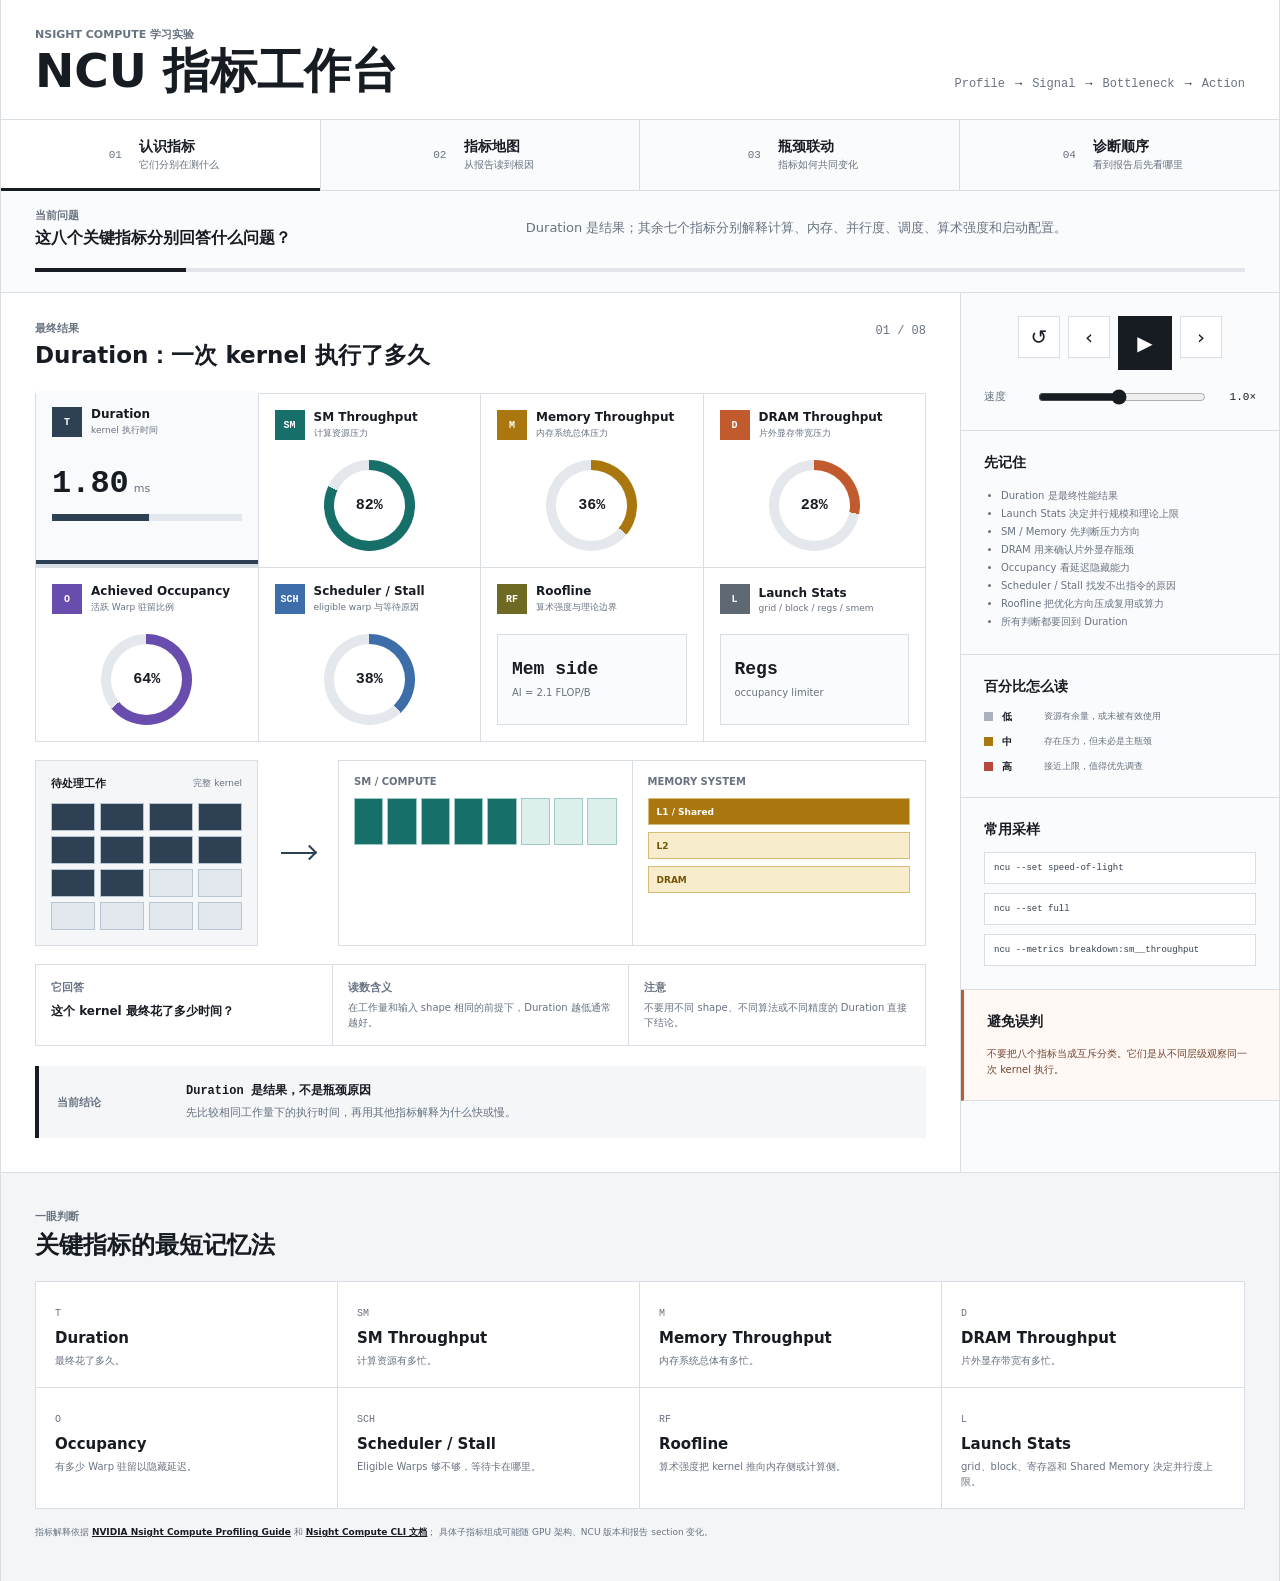
==== commit ccbe35d4: "add softmax norm function" ====
--- a/ai_operator_4090_path/docs/ncu_metrics_animation/index.html
+++ b/ai_operator_4090_path/docs/ncu_metrics_animation/index.html
@@ -3,7 +3,7 @@
 <head>
   <meta charset="utf-8">
   <meta name="viewport" content="width=device-width, initial-scale=1">
-  <title>NCU 指标动画：从数据到算子瓶颈</title>
+  <title>NCU 指标动画：从报告到算子瓶颈</title>
   <link rel="stylesheet" href="./styles.css">
 </head>
 <body>
@@ -11,14 +11,16 @@
     <header class="topbar">
       <div>
         <p class="eyebrow">Nsight Compute 学习实验</p>
-        <h1>五个指标看懂算子瓶颈</h1>
+        <h1>NCU 指标工作台</h1>
       </div>
       <div class="header-formula" aria-label="性能判断主线">
-        <span>Work</span>
-        <b>÷</b>
-        <span>Duration</span>
+        <span>Profile</span>
         <b>→</b>
-        <span>Performance</span>
+        <span>Signal</span>
+        <b>→</b>
+        <span>Bottleneck</span>
+        <b>→</b>
+        <span>Action</span>
       </div>
     </header>
 
@@ -28,13 +30,18 @@
         <strong>认识指标</strong>
         <small>它们分别在测什么</small>
       </button>
+      <button class="chapter-tab" data-chapter="map" type="button">
+        <span>02</span>
+        <strong>指标地图</strong>
+        <small>从报告读到根因</small>
+      </button>
       <button class="chapter-tab" data-chapter="scenarios" type="button">
-        <span>02</span>
+        <span>03</span>
         <strong>瓶颈联动</strong>
         <small>指标如何共同变化</small>
       </button>
       <button class="chapter-tab" data-chapter="workflow" type="button">
-        <span>03</span>
+        <span>04</span>
         <strong>诊断顺序</strong>
         <small>看到报告后先看哪里</small>
       </button>
@@ -43,9 +50,9 @@
     <section class="lesson-strip">
       <div>
         <span class="section-label">当前问题</span>
-        <strong id="chapter-question">这五个指标分别回答什么问题？</strong>
+        <strong id="chapter-question">这八个关键指标分别回答什么问题？</strong>
       </div>
-      <p id="chapter-summary">Duration 是最终结果，其余指标用于解释时间花在了哪里，以及 GPU 哪类资源最接近上限。</p>
+      <p id="chapter-summary">Duration 是结果；其余七个指标分别解释计算、内存、并行度、调度、算术强度和启动配置。</p>
       <div class="progress-track" aria-label="动画进度">
         <span id="progress-bar"></span>
       </div>
@@ -58,10 +65,10 @@
             <span class="section-label" id="phase-label">最终结果</span>
             <h2 id="phase-title">Duration：一次 kernel 执行了多久</h2>
           </div>
-          <span class="step-count" id="step-count">01 / 06</span>
+          <span class="step-count" id="step-count">01 / 08</span>
         </div>
 
-        <section class="chapter-view is-active" id="metrics-view" aria-label="五个指标解释">
+        <section class="chapter-view is-active" id="metrics-view" aria-label="八个关键指标解释">
           <div class="metric-dashboard">
             <article class="duration-card metric-card is-focus" data-metric="duration">
               <header>
@@ -133,6 +140,48 @@
               <div class="gauge" data-gauge="occupancy">
                 <span class="gauge-fill"></span>
                 <b id="occupancy-value">64%</b>
+              </div>
+            </article>
+
+            <article class="metric-card gauge-card" data-metric="scheduler">
+              <header>
+                <span class="metric-icon metric-scheduler">SCH</span>
+                <div>
+                  <strong>Scheduler / Stall</strong>
+                  <small>eligible warp 与等待原因</small>
+                </div>
+              </header>
+              <div class="gauge" data-gauge="scheduler">
+                <span class="gauge-fill"></span>
+                <b id="scheduler-value">38%</b>
+              </div>
+            </article>
+
+            <article class="metric-card signal-card" data-metric="roofline">
+              <header>
+                <span class="metric-icon metric-roofline">RF</span>
+                <div>
+                  <strong>Roofline</strong>
+                  <small>算术强度与理论边界</small>
+                </div>
+              </header>
+              <div class="signal-value">
+                <b id="roofline-value">Mem side</b>
+                <span>AI = 2.1 FLOP/B</span>
+              </div>
+            </article>
+
+            <article class="metric-card signal-card" data-metric="launch">
+              <header>
+                <span class="metric-icon metric-launch">L</span>
+                <div>
+                  <strong>Launch Stats</strong>
+                  <small>grid / block / regs / smem</small>
+                </div>
+              </header>
+              <div class="signal-value">
+                <b id="launch-value">Regs</b>
+                <span>occupancy limiter</span>
               </div>
             </article>
           </div>
@@ -180,6 +229,185 @@
           </div>
         </section>
 
+        <section class="chapter-view" id="map-view" aria-label="NCU 指标关系地图">
+          <div class="map-layout">
+            <article class="report-panel">
+              <header class="panel-heading">
+                <div>
+                  <span>NCU Summary</span>
+                  <strong>先把报告折成几类信号</strong>
+                </div>
+                <small>speed-of-light / full</small>
+              </header>
+
+              <div class="report-table" aria-label="NCU 报告关键行">
+                <button class="report-row is-active" data-report-row="duration" type="button">
+                  <span>Duration</span>
+                  <b>1.80 ms</b>
+                  <small>最终结果</small>
+                </button>
+                <button class="report-row" data-report-row="launch" type="button">
+                  <span>Launch Stats</span>
+                  <b>regs</b>
+                  <small>并行度上限</small>
+                </button>
+                <button class="report-row" data-report-row="sm" type="button">
+                  <span>SM Throughput</span>
+                  <b>82%</b>
+                  <small>计算侧压力</small>
+                </button>
+                <button class="report-row" data-report-row="memory" type="button">
+                  <span>Memory Throughput</span>
+                  <b>36%</b>
+                  <small>内存系统压力</small>
+                </button>
+                <button class="report-row" data-report-row="dram" type="button">
+                  <span>DRAM Throughput</span>
+                  <b>28%</b>
+                  <small>定位片外显存</small>
+                </button>
+                <button class="report-row" data-report-row="occupancy" type="button">
+                  <span>Achieved Occupancy</span>
+                  <b>64%</b>
+                  <small>解释延迟隐藏</small>
+                </button>
+                <button class="report-row" data-report-row="scheduler" type="button">
+                  <span>Eligible Warps / Stalls</span>
+                  <b>低 / 高</b>
+                  <small>展开到调度原因</small>
+                </button>
+                <button class="report-row" data-report-row="roofline" type="button">
+                  <span>Roofline</span>
+                  <b>Mem side</b>
+                  <small>优化方向</small>
+                </button>
+              </div>
+            </article>
+
+            <article class="relation-panel">
+              <header class="panel-heading">
+                <div>
+                  <span>指标影响关系</span>
+                  <strong id="map-title">Duration 是最终账单</strong>
+                </div>
+                <small id="map-tag">Result</small>
+              </header>
+
+              <div class="relation-board" aria-label="指标关系图">
+                <div class="relation-row" data-path="latency">
+                  <div class="relation-node" data-node="launch">
+                    <span>Launch Stats</span>
+                    <strong>grid / block / regs / smem</strong>
+                  </div>
+                  <div class="relation-arrow" data-edge="launch-occupancy">→</div>
+                  <div class="relation-node" data-node="occupancy">
+                    <span>Occupancy</span>
+                    <strong>active warps capacity</strong>
+                  </div>
+                  <div class="relation-arrow" data-edge="occupancy-scheduler">→</div>
+                  <div class="relation-node" data-node="scheduler">
+                    <span>Scheduler</span>
+                    <strong>eligible / issued warps</strong>
+                  </div>
+                  <div class="relation-arrow" data-edge="scheduler-duration">→</div>
+                  <div class="relation-node" data-node="duration">
+                    <span>Duration</span>
+                    <strong>kernel wall time</strong>
+                  </div>
+                </div>
+
+                <div class="relation-row" data-path="compute">
+                  <div class="relation-node" data-node="instructions">
+                    <span>Instruction Mix</span>
+                    <strong>FMA / Tensor / SFU / branch</strong>
+                  </div>
+                  <div class="relation-arrow" data-edge="instructions-sm">→</div>
+                  <div class="relation-node" data-node="sm">
+                    <span>SM Throughput</span>
+                    <strong>compute SOL pressure</strong>
+                  </div>
+                  <div class="relation-arrow" data-edge="sm-duration">→</div>
+                  <div class="relation-node" data-node="compute-bound">
+                    <span>Compute-bound</span>
+                    <strong>算力侧接近上限</strong>
+                  </div>
+                  <div class="relation-arrow" data-edge="compute-bound-duration">→</div>
+                  <div class="relation-node" data-node="duration">
+                    <span>Duration</span>
+                    <strong>受计算吞吐约束</strong>
+                  </div>
+                </div>
+
+                <div class="relation-row" data-path="memory">
+                  <div class="relation-node" data-node="requests">
+                    <span>Memory Requests</span>
+                    <strong>load / store / atomic</strong>
+                  </div>
+                  <div class="relation-arrow" data-edge="requests-hierarchy">→</div>
+                  <div class="relation-node" data-node="hierarchy">
+                    <span>L1 / L2 / Shared</span>
+                    <strong>hit rate / bank / pipe</strong>
+                  </div>
+                  <div class="relation-arrow" data-edge="hierarchy-dram">→</div>
+                  <div class="relation-node" data-node="dram">
+                    <span>DRAM Throughput</span>
+                    <strong>off-chip bandwidth</strong>
+                  </div>
+                  <div class="relation-arrow" data-edge="dram-duration">→</div>
+                  <div class="relation-node" data-node="duration">
+                    <span>Duration</span>
+                    <strong>受数据移动约束</strong>
+                  </div>
+                </div>
+
+                <div class="relation-row" data-path="roofline">
+                  <div class="relation-node" data-node="bytes">
+                    <span>Arithmetic Intensity</span>
+                    <strong>FLOPs per byte</strong>
+                  </div>
+                  <div class="relation-arrow" data-edge="bytes-roofline">→</div>
+                  <div class="relation-node" data-node="roofline">
+                    <span>Roofline</span>
+                    <strong>memory side / compute side</strong>
+                  </div>
+                  <div class="relation-arrow" data-edge="roofline-action">→</div>
+                  <div class="relation-node" data-node="action">
+                    <span>Optimization Action</span>
+                    <strong>复用 / 向量化 / Tensor Core</strong>
+                  </div>
+                  <div class="relation-arrow" data-edge="action-duration">→</div>
+                  <div class="relation-node" data-node="duration">
+                    <span>Duration</span>
+                    <strong>优化是否生效</strong>
+                  </div>
+                </div>
+              </div>
+
+              <div class="metric-name-card">
+                <span class="section-label">Metric name 解码</span>
+                <code id="metric-name">gpu__time_duration.sum</code>
+                <div class="metric-token-row" id="metric-token-row" aria-label="metric name token"></div>
+              </div>
+            </article>
+
+            <article class="map-insight">
+              <span class="section-label">当前读法</span>
+              <h3 id="map-signal">先把 Duration 当成最终结果</h3>
+              <p id="map-inference">所有优化都要回到相同输入下的执行时间。其他百分比负责解释为什么变快或变慢。</p>
+              <dl>
+                <div>
+                  <dt>下一眼看</dt>
+                  <dd id="map-next">SM / Memory 谁最高</dd>
+                </div>
+                <div>
+                  <dt>常见误判</dt>
+                  <dd id="map-trap">吞吐百分比不能相加，也不能脱离 Duration 单独评价。</dd>
+                </div>
+              </dl>
+            </article>
+          </div>
+        </section>
+
         <section class="chapter-view" id="scenarios-view" aria-label="瓶颈场景动画">
           <div class="scenario-tabs" role="group" aria-label="典型 kernel 场景">
             <button class="scenario-button is-active" data-scenario="compute" type="button">Compute-bound</button>
@@ -221,6 +449,21 @@
                   <b id="scenario-occupancy">68%</b>
                 </div>
                 <div class="warp-grid" id="scenario-warps"></div>
+              </div>
+
+              <div class="scenario-signal-grid">
+                <div>
+                  <span>Launch</span>
+                  <b id="scenario-launch">enough grid</b>
+                </div>
+                <div>
+                  <span>Scheduler / Stall</span>
+                  <b id="scenario-scheduler">math pipe</b>
+                </div>
+                <div>
+                  <span>Roofline</span>
+                  <b id="scenario-roofline">compute side</b>
+                </div>
               </div>
 
               <div class="duration-result">
@@ -266,28 +509,53 @@
                 <small>优化是否真的变快？</small>
               </div>
             </article>
-            <div class="workflow-arrow">→</div>
             <article class="workflow-step" data-workflow-step="1">
               <span>2</span>
               <div>
-                <strong>比较 SM 与 Memory</strong>
-                <small>哪类资源更接近峰值？</small>
-              </div>
-            </article>
-            <div class="workflow-arrow">→</div>
+                <strong>看 Launch Stats</strong>
+                <small>并行规模和资源上限</small>
+              </div>
+            </article>
             <article class="workflow-step" data-workflow-step="2">
               <span>3</span>
               <div>
-                <strong>拆开看 DRAM</strong>
-                <small>压力是否来自片外显存？</small>
-              </div>
-            </article>
-            <div class="workflow-arrow">→</div>
+                <strong>看 SM Throughput</strong>
+                <small>计算侧是否接近峰值？</small>
+              </div>
+            </article>
             <article class="workflow-step" data-workflow-step="3">
               <span>4</span>
               <div>
-                <strong>用 Occupancy 解释低吞吐</strong>
-                <small>是否缺少 Warp 隐藏延迟？</small>
+                <strong>看 Memory Throughput</strong>
+                <small>内存系统是否接近峰值？</small>
+              </div>
+            </article>
+            <article class="workflow-step" data-workflow-step="4">
+              <span>5</span>
+              <div>
+                <strong>拆 DRAM</strong>
+                <small>是否是片外显存？</small>
+              </div>
+            </article>
+            <article class="workflow-step" data-workflow-step="5">
+              <span>6</span>
+              <div>
+                <strong>查 Occupancy</strong>
+                <small>Warp 驻留够不够？</small>
+              </div>
+            </article>
+            <article class="workflow-step" data-workflow-step="6">
+              <span>7</span>
+              <div>
+                <strong>查 Scheduler / Stall</strong>
+                <small>为何发不出指令？</small>
+              </div>
+            </article>
+            <article class="workflow-step" data-workflow-step="7">
+              <span>8</span>
+              <div>
+                <strong>用 Roofline 定方向</strong>
+                <small>复用、带宽还是算力？</small>
               </div>
             </article>
           </div>
@@ -320,20 +588,36 @@
 
           <div class="interpretation-grid">
             <article>
-              <strong>SM 高</strong>
-              <p>优先检查计算指令、Tensor Core、流水线和依赖。</p>
+              <strong>Duration</strong>
+              <p>只用相同输入和相同语义比较，判断优化是否真的有效。</p>
             </article>
             <article>
-              <strong>Memory / DRAM 高</strong>
-              <p>优先检查数据复用、合并访问、缓存和传输字节数。</p>
+              <strong>Launch Stats</strong>
+              <p>排查 grid 太小、block 不合适、寄存器或 Shared Memory 限制。</p>
             </article>
             <article>
-              <strong>所有 Throughput 都低</strong>
-              <p>检查并行度、Occupancy、Warp Stall、工作量是否太小。</p>
+              <strong>SM Throughput</strong>
+              <p>高时优先检查计算指令、Tensor Core、流水线和依赖。</p>
             </article>
             <article>
-              <strong>Occupancy 高但仍慢</strong>
-              <p>不要继续追 Occupancy，真正瓶颈可能是计算或带宽。</p>
+              <strong>Memory Throughput</strong>
+              <p>高时展开缓存、Shared Memory、内存管线和访问形态。</p>
+            </article>
+            <article>
+              <strong>DRAM Throughput</strong>
+              <p>高时优先减少片外传输字节数，提高片上复用。</p>
+            </article>
+            <article>
+              <strong>Occupancy</strong>
+              <p>低时检查延迟隐藏能力，但不要把它当最终目标。</p>
+            </article>
+            <article>
+              <strong>Scheduler / Stall</strong>
+              <p>当 issue 发不满时，用 stall reason 找等待来源。</p>
+            </article>
+            <article>
+              <strong>Roofline</strong>
+              <p>决定下一步更该提复用、减字节，还是提高计算吞吐。</p>
             </article>
           </div>
         </section>
@@ -365,10 +649,14 @@
         <section class="rule-panel">
           <h2>先记住</h2>
           <ul id="rule-list">
-            <li>Duration 才是最终性能结果</li>
-            <li>Throughput 看谁更接近理论峰值</li>
-            <li>高利用率不自动等于高效率</li>
-            <li>Occupancy 用于解释延迟隐藏能力</li>
+            <li>Duration 是最终性能结果</li>
+            <li>Launch Stats 决定并行规模和理论上限</li>
+            <li>SM / Memory 先判断压力方向</li>
+            <li>DRAM 用来确认片外显存瓶颈</li>
+            <li>Occupancy 看延迟隐藏能力</li>
+            <li>Scheduler / Stall 找发不出指令的原因</li>
+            <li>Roofline 把优化方向压成复用或算力</li>
+            <li>所有判断都要回到 Duration</li>
           </ul>
         </section>
 
@@ -391,6 +679,13 @@
           </div>
         </section>
 
+        <section class="command-panel">
+          <h2>常用采样</h2>
+          <code>ncu --set speed-of-light</code>
+          <code>ncu --set full</code>
+          <code>ncu --metrics breakdown:sm__throughput</code>
+        </section>
+
         <section class="warning-panel">
           <h2>避免误判</h2>
           <p id="common-mistake">不要把 SM Throughput、Memory Throughput 和 DRAM Throughput 相加，它们不是同一份预算的分项百分比。</p>
@@ -401,7 +696,7 @@
     <section class="cheatsheet">
       <header>
         <span class="section-label">一眼判断</span>
-        <h2>五个指标的最短记忆法</h2>
+        <h2>关键指标的最短记忆法</h2>
       </header>
       <div class="cheatsheet-grid">
         <article data-jump-chapter="metrics">
@@ -429,9 +724,28 @@
           <h3>Occupancy</h3>
           <p>有多少 Warp 驻留以隐藏延迟。</p>
         </article>
+        <article data-jump-chapter="map">
+          <span>SCH</span>
+          <h3>Scheduler / Stall</h3>
+          <p>Eligible Warps 够不够，等待卡在哪里。</p>
+        </article>
+        <article data-jump-chapter="map">
+          <span>RF</span>
+          <h3>Roofline</h3>
+          <p>算术强度把 kernel 推向内存侧或计算侧。</p>
+        </article>
+        <article data-jump-chapter="workflow">
+          <span>L</span>
+          <h3>Launch Stats</h3>
+          <p>grid、block、寄存器和 Shared Memory 决定并行度上限。</p>
+        </article>
       </div>
       <p class="source-note">
-        指标解释依据 NVIDIA Nsight Compute Profiling Guide；具体子指标组成可能随 GPU 架构和报告 section 变化。
+        指标解释依据
+        <a href="https://docs.nvidia.com/nsight-compute/ProfilingGuide/index.html">NVIDIA Nsight Compute Profiling Guide</a>
+        和
+        <a href="https://docs.nvidia.com/nsight-compute/NsightComputeCli/index.html">Nsight Compute CLI 文档</a>；
+        具体子指标组成可能随 GPU 架构、NCU 版本和报告 section 变化。
       </p>
     </section>
   </main>
--- a/ai_operator_4090_path/docs/ncu_metrics_animation/styles.css
+++ b/ai_operator_4090_path/docs/ncu_metrics_animation/styles.css
@@ -15,6 +15,12 @@
   --dram-soft: #f8e2d7;
   --occupancy: #684cae;
   --occupancy-soft: #e9e3f7;
+  --scheduler: #3d6eaa;
+  --scheduler-soft: #e0eafa;
+  --roofline: #6e6a23;
+  --roofline-soft: #f0efcf;
+  --launch: #5f6973;
+  --launch-soft: #e5e9ed;
   --good: #2d7b55;
   --bad: #b5473b;
   font-family: Inter, ui-sans-serif, system-ui, -apple-system, BlinkMacSystemFont, "Segoe UI", sans-serif;
@@ -101,7 +107,7 @@
 
 .chapter-tabs {
   display: grid;
-  grid-template-columns: repeat(3, 1fr);
+  grid-template-columns: repeat(4, 1fr);
   border-bottom: 1px solid var(--line);
 }
 
@@ -244,7 +250,7 @@
 
 .metric-dashboard {
   display: grid;
-  grid-template-columns: 1.18fr repeat(4, 1fr);
+  grid-template-columns: repeat(4, minmax(0, 1fr));
   border: 1px solid var(--line);
   background: var(--line);
   gap: 1px;
@@ -284,6 +290,21 @@
 .metric-card[data-metric="occupancy"].is-focus {
   background: var(--occupancy-soft);
   box-shadow: inset 0 -4px 0 var(--occupancy);
+}
+
+.metric-card[data-metric="scheduler"].is-focus {
+  background: var(--scheduler-soft);
+  box-shadow: inset 0 -4px 0 var(--scheduler);
+}
+
+.metric-card[data-metric="roofline"].is-focus {
+  background: var(--roofline-soft);
+  box-shadow: inset 0 -4px 0 var(--roofline);
+}
+
+.metric-card[data-metric="launch"].is-focus {
+  background: var(--launch-soft);
+  box-shadow: inset 0 -4px 0 var(--launch);
 }
 
 .metric-card header {
@@ -324,6 +345,9 @@
 .metric-memory { background: var(--memory); }
 .metric-dram { background: var(--dram); }
 .metric-occupancy { background: var(--occupancy); }
+.metric-scheduler { background: var(--scheduler); }
+.metric-roofline { background: var(--roofline); }
+.metric-launch { background: var(--launch); }
 
 .duration-value {
   display: flex;
@@ -392,6 +416,39 @@
 [data-gauge="memory"] { background: conic-gradient(var(--memory) var(--value), #e4e8ed 0); }
 [data-gauge="dram"] { background: conic-gradient(var(--dram) var(--value), #e4e8ed 0); }
 [data-gauge="occupancy"] { background: conic-gradient(var(--occupancy) var(--value), #e4e8ed 0); }
+[data-gauge="scheduler"] { background: conic-gradient(var(--scheduler) var(--value), #e4e8ed 0); }
+
+.signal-value {
+  display: grid;
+  align-content: center;
+  min-height: 91px;
+  margin-top: 20px;
+  padding: 14px;
+  border: 1px solid var(--line);
+  background: #fafbfc;
+}
+
+.signal-value b,
+.signal-value span {
+  display: block;
+}
+
+.signal-value b {
+  overflow-wrap: anywhere;
+  font-family: "SFMono-Regular", Consolas, monospace;
+  font-size: 18px;
+}
+
+.signal-value span {
+  margin-top: 7px;
+  color: var(--muted);
+  font-size: 10px;
+  line-height: 1.4;
+}
+
+.metric-card.is-focus .signal-value {
+  background: rgba(255,255,255,0.42);
+}
 
 .gpu-story {
   display: grid;
@@ -404,6 +461,11 @@
 .work-queue,
 .gpu-units,
 .metric-definition,
+.report-panel,
+.relation-panel,
+.map-insight,
+.report-row,
+.relation-node,
 .resource-race,
 .diagnosis-panel,
 .workflow-step,
@@ -602,6 +664,261 @@
   line-height: 1.5;
 }
 
+.map-layout {
+  display: grid;
+  grid-template-columns: minmax(230px, 0.8fr) minmax(520px, 1.55fr) minmax(235px, 0.8fr);
+  gap: 18px;
+  align-items: stretch;
+}
+
+.report-panel,
+.relation-panel,
+.map-insight {
+  min-width: 0;
+  padding: 17px;
+}
+
+.report-table {
+  display: grid;
+  gap: 8px;
+}
+
+.report-row {
+  display: grid;
+  grid-template-columns: minmax(0, 1fr) auto;
+  gap: 3px 10px;
+  width: 100%;
+  min-height: 58px;
+  padding: 10px 11px;
+  background: #fafbfc;
+  cursor: pointer;
+  text-align: left;
+  transition: border-color 180ms ease, background 180ms ease, transform 180ms ease;
+}
+
+.report-row:hover {
+  transform: translateX(2px);
+}
+
+.report-row.is-active {
+  border-color: var(--duration);
+  background: var(--duration-soft);
+  box-shadow: inset 4px 0 0 var(--duration);
+}
+
+.report-row span,
+.report-row b,
+.report-row small {
+  display: block;
+}
+
+.report-row span {
+  overflow-wrap: anywhere;
+  font-size: 10px;
+  font-weight: 800;
+}
+
+.report-row b {
+  font-family: "SFMono-Regular", Consolas, monospace;
+  font-size: 10px;
+  text-align: right;
+}
+
+.report-row small {
+  grid-column: 1 / -1;
+  color: var(--muted);
+  font-size: 9px;
+}
+
+.relation-panel {
+  background: var(--surface-soft);
+}
+
+.relation-board {
+  display: grid;
+  gap: 9px;
+}
+
+.relation-row {
+  display: grid;
+  grid-template-columns: minmax(105px, 1fr) 18px minmax(105px, 1fr) 18px minmax(105px, 1fr) 18px minmax(105px, 1fr);
+  gap: 7px;
+  align-items: center;
+}
+
+.relation-node {
+  min-width: 0;
+  min-height: 64px;
+  padding: 10px;
+  background: var(--surface);
+  transition: border-color 220ms ease, background 220ms ease, box-shadow 220ms ease, transform 220ms ease;
+}
+
+.relation-node span,
+.relation-node strong {
+  display: block;
+}
+
+.relation-node span {
+  margin-bottom: 6px;
+  color: var(--muted);
+  font-size: 8px;
+  font-weight: 800;
+  text-transform: uppercase;
+}
+
+.relation-node strong {
+  overflow-wrap: anywhere;
+  font-size: 10px;
+  line-height: 1.35;
+}
+
+.relation-node.is-active {
+  border-color: var(--duration);
+  background: #f6f8fa;
+  box-shadow: inset 0 -3px 0 var(--duration);
+  transform: translateY(-1px);
+}
+
+.relation-node.is-primary {
+  border-color: var(--ink);
+  background: var(--ink);
+  color: #fff;
+  box-shadow: none;
+}
+
+.relation-node.is-primary span {
+  color: rgba(255,255,255,0.68);
+}
+
+.relation-node[data-node="sm"].is-active,
+.relation-node[data-node="instructions"].is-active,
+.relation-node[data-node="compute-bound"].is-active {
+  border-color: var(--sm);
+  box-shadow: inset 0 -3px 0 var(--sm);
+}
+
+.relation-node[data-node="requests"].is-active,
+.relation-node[data-node="hierarchy"].is-active {
+  border-color: var(--memory);
+  box-shadow: inset 0 -3px 0 var(--memory);
+}
+
+.relation-node[data-node="dram"].is-active {
+  border-color: var(--dram);
+  box-shadow: inset 0 -3px 0 var(--dram);
+}
+
+.relation-node[data-node="occupancy"].is-active,
+.relation-node[data-node="scheduler"].is-active,
+.relation-node[data-node="launch"].is-active {
+  border-color: var(--occupancy);
+  box-shadow: inset 0 -3px 0 var(--occupancy);
+}
+
+.relation-arrow {
+  color: #b5bec8;
+  font-size: 13px;
+  font-weight: 800;
+  text-align: center;
+  transition: color 180ms ease, transform 180ms ease;
+}
+
+.relation-arrow.is-active {
+  color: var(--ink);
+  transform: translateX(2px);
+}
+
+.metric-name-card {
+  margin-top: 15px;
+  padding: 14px;
+  border: 1px solid var(--line);
+  background: var(--surface);
+}
+
+.metric-name-card code {
+  display: block;
+  margin: 7px 0 12px;
+  overflow-wrap: anywhere;
+  font-size: 11px;
+  font-weight: 800;
+}
+
+.metric-token-row {
+  display: grid;
+  grid-template-columns: repeat(4, minmax(0, 1fr));
+  gap: 8px;
+}
+
+.metric-token {
+  min-width: 0;
+  padding: 9px;
+  border: 1px solid var(--line);
+  background: #fafbfc;
+}
+
+.metric-token span,
+.metric-token small {
+  display: block;
+}
+
+.metric-token span {
+  margin-bottom: 5px;
+  color: var(--muted);
+  font-size: 8px;
+  font-weight: 800;
+  text-transform: uppercase;
+}
+
+.metric-token small {
+  overflow-wrap: anywhere;
+  font-family: "SFMono-Regular", Consolas, monospace;
+  font-size: 9px;
+  line-height: 1.35;
+}
+
+.map-insight {
+  background: #fbfaf6;
+}
+
+.map-insight h3 {
+  margin: 12px 0 10px;
+  font-size: 18px;
+  line-height: 1.25;
+}
+
+.map-insight p {
+  color: var(--muted);
+  font-size: 11px;
+  line-height: 1.55;
+}
+
+.map-insight dl {
+  display: grid;
+  gap: 10px;
+  margin: 15px 0 0;
+}
+
+.map-insight dl div {
+  padding: 11px;
+  border: 1px solid var(--line);
+  background: var(--surface);
+}
+
+.map-insight dt {
+  margin-bottom: 5px;
+  color: var(--muted);
+  font-size: 8px;
+  font-weight: 800;
+  text-transform: uppercase;
+}
+
+.map-insight dd {
+  margin: 0;
+  font-size: 10px;
+  line-height: 1.5;
+}
+
 .scenario-tabs {
   display: grid;
   grid-template-columns: repeat(4, 1fr);
@@ -756,6 +1073,40 @@
   background: var(--occupancy);
 }
 
+.scenario-signal-grid {
+  display: grid;
+  grid-template-columns: repeat(3, minmax(0, 1fr));
+  gap: 8px;
+  margin-top: 14px;
+}
+
+.scenario-signal-grid div {
+  min-width: 0;
+  padding: 10px;
+  border: 1px solid var(--line);
+  background: var(--surface);
+}
+
+.scenario-signal-grid span,
+.scenario-signal-grid b {
+  display: block;
+}
+
+.scenario-signal-grid span {
+  margin-bottom: 5px;
+  color: var(--muted);
+  font-size: 8px;
+  font-weight: 800;
+  text-transform: uppercase;
+}
+
+.scenario-signal-grid b {
+  overflow-wrap: anywhere;
+  font-family: "SFMono-Regular", Consolas, monospace;
+  font-size: 10px;
+  line-height: 1.35;
+}
+
 .duration-result {
   display: flex;
   align-items: center;
@@ -835,7 +1186,8 @@
 
 .workflow-map {
   display: grid;
-  grid-template-columns: 1fr 28px 1fr 28px 1fr 28px 1fr;
+  grid-template-columns: repeat(4, minmax(0, 1fr));
+  gap: 10px;
   align-items: stretch;
 }
 
@@ -1037,6 +1389,7 @@
 .control-panel,
 .rule-panel,
 .meter-legend,
+.command-panel,
 .warning-panel {
   padding: 23px;
   border-bottom: 1px solid var(--line);
@@ -1075,7 +1428,8 @@
 .icon-button:focus-visible,
 .play-button:focus-visible,
 .chapter-tab:focus-visible,
-.scenario-button:focus-visible {
+.scenario-button:focus-visible,
+.report-row:focus-visible {
   outline: 3px solid rgba(46, 64, 83, 0.22);
   outline-offset: 2px;
 }
@@ -1103,6 +1457,7 @@
 
 .rule-panel h2,
 .meter-legend h2,
+.command-panel h2,
 .warning-panel h2 {
   margin-bottom: 15px;
   font-size: 14px;
@@ -1148,6 +1503,26 @@
 .meter-legend small {
   color: var(--muted);
   font-size: 9px;
+}
+
+.command-panel {
+  display: grid;
+  gap: 9px;
+}
+
+.command-panel h2 {
+  margin-bottom: 4px;
+}
+
+.command-panel code {
+  display: block;
+  padding: 9px;
+  border: 1px solid var(--line);
+  background: var(--surface);
+  color: #35404c;
+  font-size: 9px;
+  line-height: 1.35;
+  overflow-wrap: anywhere;
 }
 
 .warning-panel {
@@ -1179,7 +1554,7 @@
 
 .cheatsheet-grid {
   display: grid;
-  grid-template-columns: repeat(5, 1fr);
+  grid-template-columns: repeat(4, 1fr);
   border: 1px solid var(--line);
   background: var(--surface);
 }
@@ -1188,11 +1563,16 @@
   min-width: 0;
   padding: 19px;
   border-right: 1px solid var(--line);
+  border-bottom: 1px solid var(--line);
   cursor: pointer;
 }
 
-.cheatsheet-grid article:last-child {
+.cheatsheet-grid article:nth-child(4n) {
   border-right: 0;
+}
+
+.cheatsheet-grid article:nth-last-child(-n+4) {
+  border-bottom: 0;
 }
 
 .cheatsheet-grid article:hover {
@@ -1223,6 +1603,11 @@
   font-size: 9px;
 }
 
+.source-note a {
+  color: var(--ink);
+  font-weight: 800;
+}
+
 @media (max-width: 1120px) {
   .workspace {
     grid-template-columns: 1fr;
@@ -1234,13 +1619,14 @@
 
   .inspector {
     display: grid;
-    grid-template-columns: repeat(4, 1fr);
+    grid-template-columns: repeat(5, 1fr);
     border-top: 1px solid var(--line);
   }
 
   .control-panel,
   .rule-panel,
   .meter-legend,
+  .command-panel,
   .warning-panel {
     border-right: 1px solid var(--line);
     border-bottom: 0;
@@ -1248,6 +1634,10 @@
 
   .warning-panel {
     border-right: 0;
+  }
+
+  .map-layout {
+    grid-template-columns: 1fr;
   }
 }
 
@@ -1293,6 +1683,7 @@
   }
 
   .gpu-story,
+  .map-layout,
   .scenario-layout,
   .workflow-detail {
     grid-template-columns: 1fr;
@@ -1304,8 +1695,23 @@
   }
 
   .metric-definition,
+  .metric-token-row,
   .interpretation-grid {
     grid-template-columns: 1fr 1fr;
+  }
+
+  .relation-row {
+    grid-template-columns: 1fr;
+    gap: 7px;
+  }
+
+  .relation-arrow {
+    height: 12px;
+    transform: rotate(90deg);
+  }
+
+  .relation-arrow.is-active {
+    transform: rotate(90deg) translateX(2px);
   }
 
   .workflow-map {
@@ -1324,6 +1730,7 @@
   .control-panel,
   .rule-panel,
   .meter-legend,
+  .command-panel,
   .warning-panel {
     border-right: 0;
     border-bottom: 1px solid var(--line);
@@ -1350,6 +1757,10 @@
     border-bottom: 1px solid var(--line);
   }
 
+  .cheatsheet-grid article:nth-last-child(-n+4) {
+    border-bottom: 1px solid var(--line);
+  }
+
   .cheatsheet-grid article:last-child {
     border-bottom: 0;
   }
@@ -1374,10 +1785,19 @@
 
   .metric-dashboard,
   .metric-definition,
+  .metric-token-row,
   .interpretation-grid {
     grid-template-columns: 1fr;
   }
 
+  .report-row {
+    grid-template-columns: 1fr;
+  }
+
+  .report-row b {
+    text-align: left;
+  }
+
   .duration-card {
     grid-column: auto;
   }
@@ -1388,6 +1808,10 @@
 
   .warp-grid {
     grid-template-columns: repeat(8, 1fr);
+  }
+
+  .scenario-signal-grid {
+    grid-template-columns: 1fr;
   }
 }
 
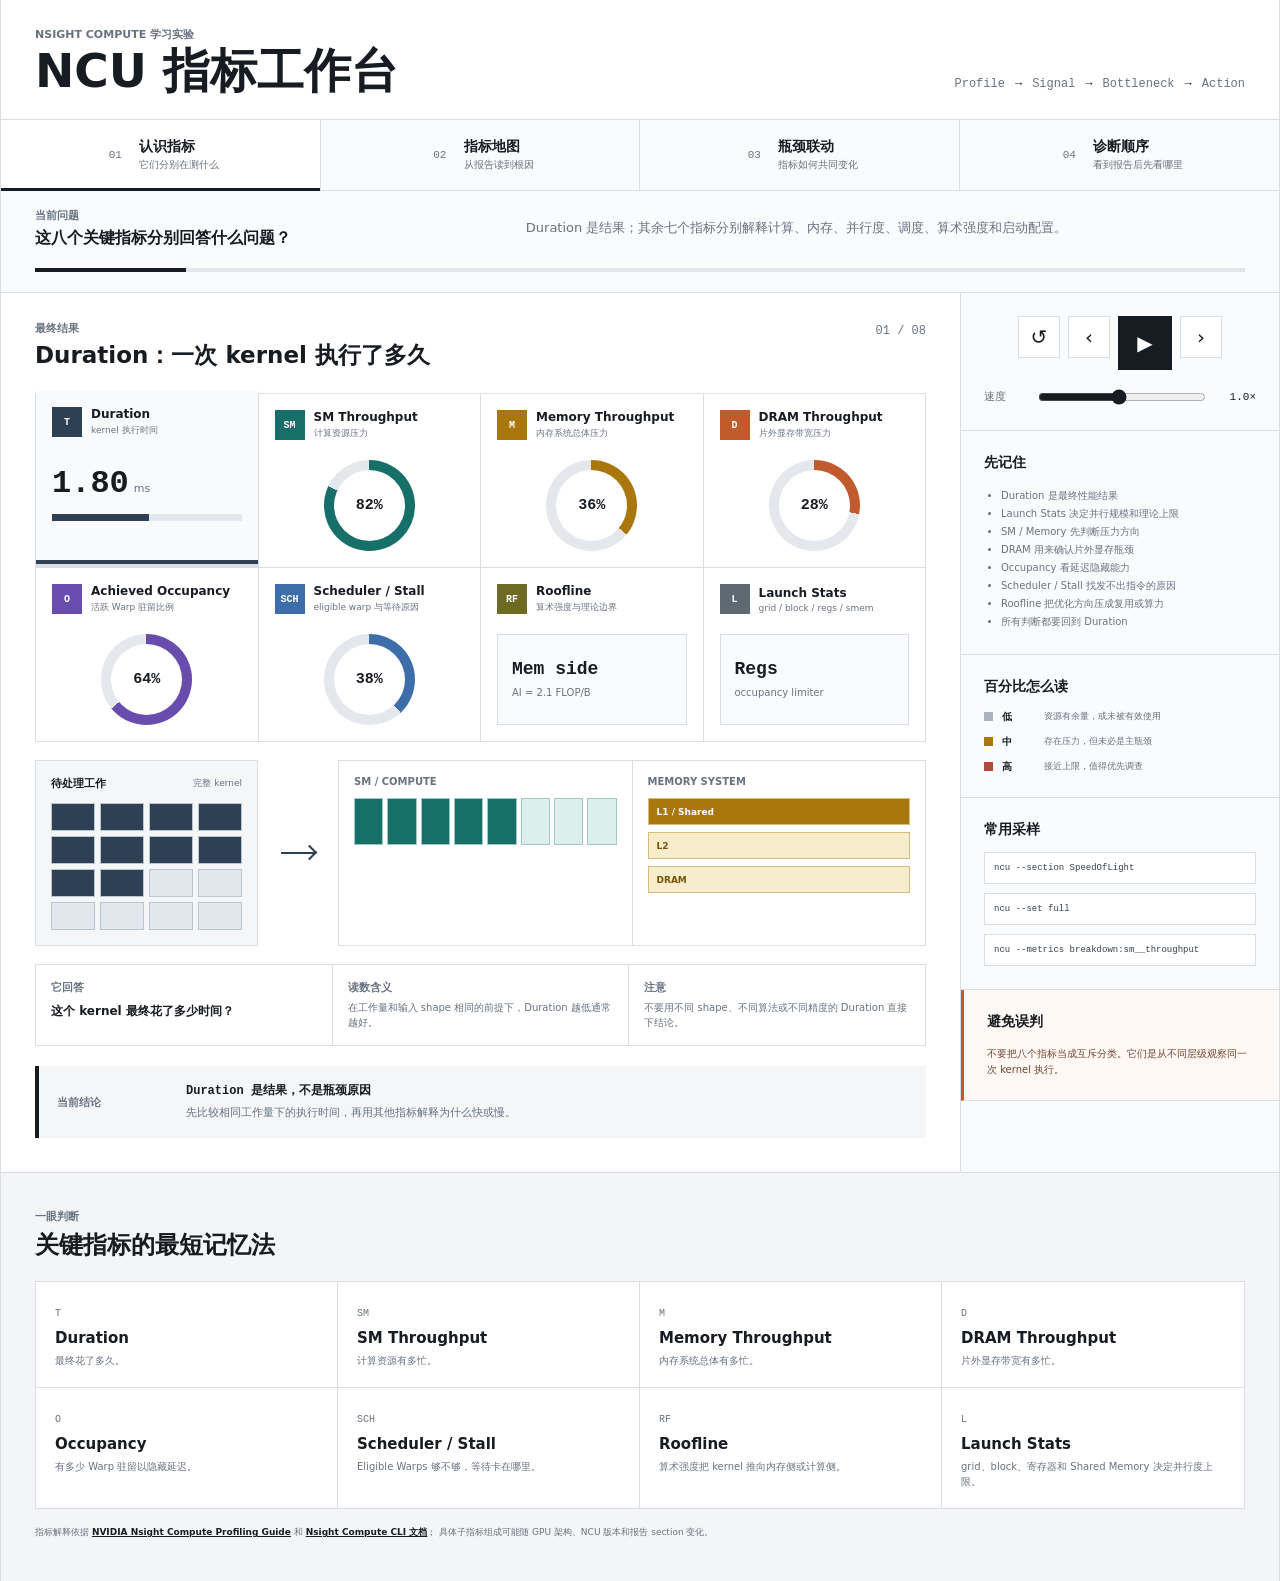
==== commit 1da331ea: "update cmd" ====
--- a/ai_operator_4090_path/docs/ncu_metrics_animation/index.html
+++ b/ai_operator_4090_path/docs/ncu_metrics_animation/index.html
@@ -681,7 +681,7 @@
 
         <section class="command-panel">
           <h2>常用采样</h2>
-          <code>ncu --set speed-of-light</code>
+          <code>ncu --section SpeedOfLight</code>
           <code>ncu --set full</code>
           <code>ncu --metrics breakdown:sm__throughput</code>
         </section>
